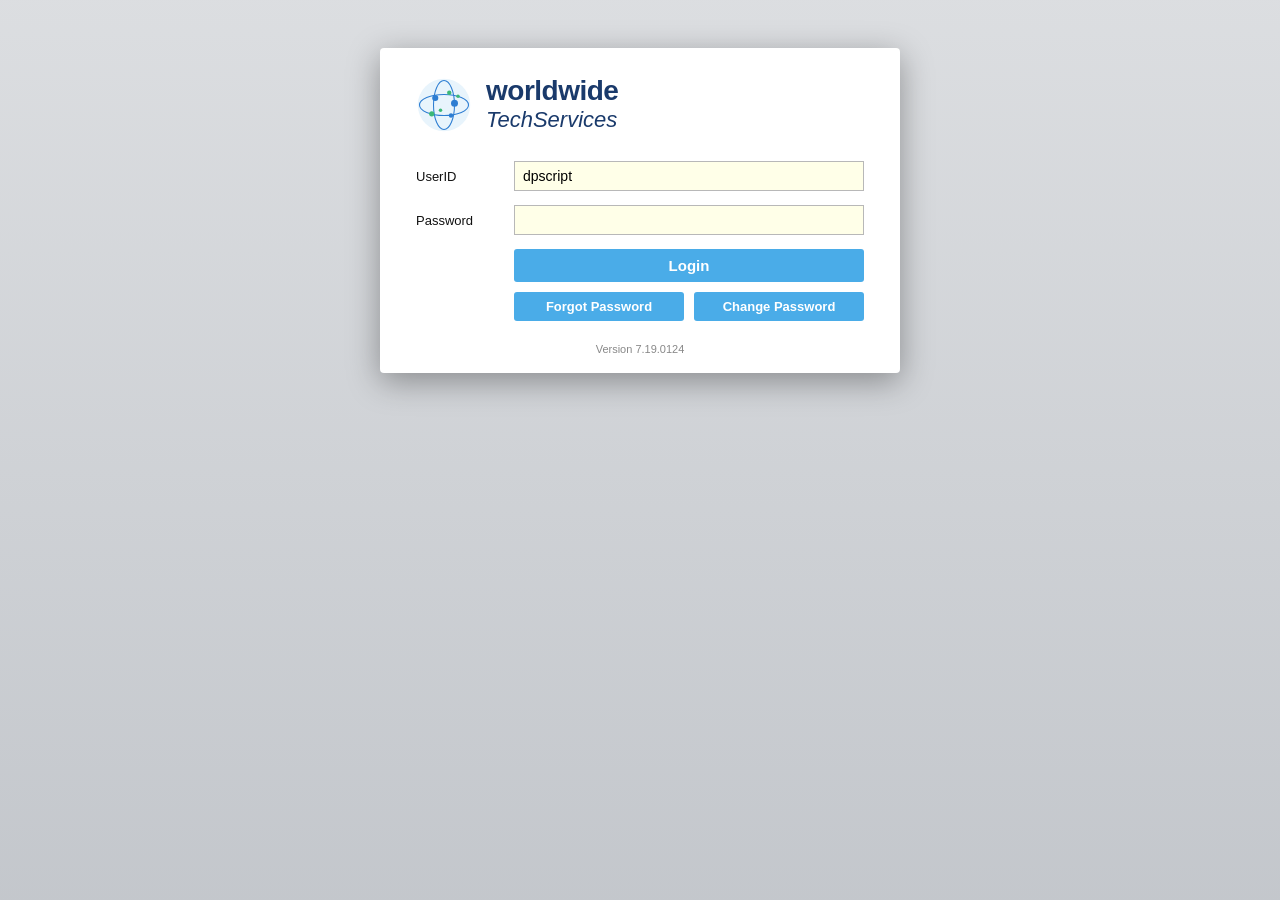
==== voice-wrapper/apps/api/static/login.html @ c1987bfd "integrated the login screen to the wwts authentication" ====
<!DOCTYPE html>
<html lang="en">
<head>
  <meta charset="UTF-8" />
  <meta name="viewport" content="width=device-width, initial-scale=1.0" />
  <title>Worldwide TechServices — Login</title>
  <style>
    *, *::before, *::after { box-sizing: border-box; margin: 0; padding: 0; }

    html, body {
      height: 100%;
      font-family: Arial, Helvetica, sans-serif;
    }

    body {
      min-height: 100dvh;
      display: flex;
      align-items: flex-start;
      justify-content: center;
      padding: 48px 16px 24px;
      background:
        linear-gradient(rgba(18, 32, 52, 0.15), rgba(18, 32, 52, 0.25)),
        url("") center top/cover no-repeat fixed;
    }

    .login-card {
      width: 100%;
      max-width: 520px;
      background: #fff;
      border-radius: 4px;
      box-shadow: 0 8px 32px rgba(0, 0, 0, 0.35);
      padding: 28px 36px 18px;
    }

    .logo-row {
      display: flex;
      align-items: center;
      gap: 14px;
      margin-bottom: 28px;
    }

    .logo-globe {
      width: 56px;
      height: 56px;
      flex-shrink: 0;
    }

    .logo-text .worldwide {
      font-size: 28px;
      font-weight: 700;
      color: #1a3a6b;
      letter-spacing: -0.5px;
      line-height: 1.05;
    }

    .logo-text .techservices {
      font-size: 22px;
      font-style: italic;
      font-weight: 400;
      color: #1a3a6b;
      margin-top: 2px;
    }

    .field-row {
      display: grid;
      grid-template-columns: 88px 1fr;
      align-items: center;
      gap: 10px;
      margin-bottom: 14px;
    }

    .field-row label {
      font-size: 13px;
      color: #111;
      text-align: left;
    }

    .field-row input {
      width: 100%;
      padding: 6px 8px;
      font-size: 14px;
      font-family: inherit;
      border: 1px solid #b8b8b8;
      background: #ffffe8;
      outline: none;
    }

    .field-row input:focus {
      border-color: #4aace8;
      box-shadow: 0 0 0 2px rgba(74, 172, 232, 0.25);
    }

    #error-msg {
      display: none;
      margin: 4px 0 12px 98px;
      font-size: 12px;
      color: #c0392b;
    }

    .btn-login {
      display: block;
      width: calc(100% - 98px);
      margin-left: 98px;
      margin-top: 6px;
      padding: 8px 12px;
      border: none;
      border-radius: 3px;
      background: #4aace8;
      color: #fff;
      font-size: 15px;
      font-weight: 700;
      cursor: pointer;
      transition: background 0.15s;
    }

    .btn-login:hover:not(:disabled) { background: #3a9ad8; }
    .btn-login:disabled { opacity: 0.65; cursor: default; }

    .btn-row {
      display: grid;
      grid-template-columns: 1fr 1fr;
      gap: 10px;
      width: calc(100% - 98px);
      margin: 10px 0 0 98px;
    }

    .btn-secondary {
      padding: 7px 10px;
      border: none;
      border-radius: 3px;
      background: #4aace8;
      color: #fff;
      font-size: 13px;
      font-weight: 600;
      cursor: pointer;
      transition: background 0.15s;
    }

    .btn-secondary:hover { background: #3a9ad8; }

    .version {
      margin-top: 22px;
      text-align: center;
      font-size: 11px;
      color: #888;
    }
  </style>
</head>
<body>
  <div class="login-card">
    <div class="logo-row">
      <svg class="logo-globe" viewBox="0 0 64 64" aria-hidden="true">
        <circle cx="32" cy="32" r="30" fill="#e8f4fc"/>
        <ellipse cx="32" cy="32" rx="28" ry="12" fill="none" stroke="#2d7dd2" stroke-width="1.2"/>
        <ellipse cx="32" cy="32" rx="12" ry="28" fill="none" stroke="#2d7dd2" stroke-width="1.2"/>
        <circle cx="22" cy="24" r="3.5" fill="#2d7dd2"/>
        <circle cx="38" cy="18" r="2.5" fill="#3cb878"/>
        <circle cx="44" cy="30" r="4" fill="#2d7dd2"/>
        <circle cx="28" cy="38" r="2" fill="#3cb878"/>
        <circle cx="18" cy="42" r="3" fill="#3cb878"/>
        <circle cx="40" cy="44" r="2.5" fill="#2d7dd2"/>
        <circle cx="48" cy="22" r="2" fill="#3cb878"/>
      </svg>
      <div class="logo-text">
        <div class="worldwide">worldwide</div>
        <div class="techservices">TechServices</div>
      </div>
    </div>

    <form id="login-form" autocomplete="on">
      <div class="field-row">
        <label for="user-id">UserID</label>
        <input id="user-id" name="user_id" type="text" value="dpscript" autocomplete="username" required />
      </div>
      <div class="field-row">
        <label for="password">Password</label>
        <input id="password" name="password" type="password" autocomplete="current-password" required />
      </div>
      <div id="error-msg"></div>
      <button class="btn-login" id="btn-login" type="submit">Login</button>
      <div class="btn-row">
        <button class="btn-secondary" type="button" disabled title="Not available">Forgot Password</button>
        <button class="btn-secondary" type="button" disabled title="Not available">Change Password</button>
      </div>
    </form>

    <div class="version">Version 7.19.0124</div>
  </div>

  <script src="/static/auth.js"></script>
  <script>
    'use strict';

    if (WwtsAuth.getAuthContext()) {
      window.location.replace('/console');
    }

    const form = document.getElementById('login-form');
    const errorEl = document.getElementById('error-msg');
    const btnLogin = document.getElementById('btn-login');

    function showError(msg) {
      errorEl.textContent = msg;
      errorEl.style.display = 'block';
    }

    function clearError() {
      errorEl.textContent = '';
      errorEl.style.display = 'none';
    }

    form.addEventListener('submit', async (e) => {
      e.preventDefault();
      clearError();
      btnLogin.disabled = true;
      btnLogin.textContent = 'Logging in…';

      try {
        const resp = await fetch('/gtaccess/login', {
          method: 'POST',
          headers: { 'Content-Type': 'application/json' },
          body: JSON.stringify({
            user_id: document.getElementById('user-id').value.trim(),
            password: document.getElementById('password').value.trim(),
          }),
        });

        const body = await resp.json().catch(() => ({}));

        if (!resp.ok) {
          const detail = body.detail;
          const msg = typeof detail === 'string'
            ? detail
            : Array.isArray(detail)
              ? detail.map(d => d.msg || d).join(', ')
              : `Login failed (HTTP ${resp.status})`;
          throw new Error(msg);
        }

        if (!body.success || body.rc !== 0) {
          throw new Error(body.result_msg || `Login failed (rc=${body.rc})`);
        }

        WwtsAuth.setAuthContext(WwtsAuth.parseLoginResponse(body));
        window.location.replace('/console');
      } catch (err) {
        showError(err.message || 'Login failed');
      } finally {
        btnLogin.disabled = false;
        btnLogin.textContent = 'Login';
      }
    });
  </script>
</body>
</html>
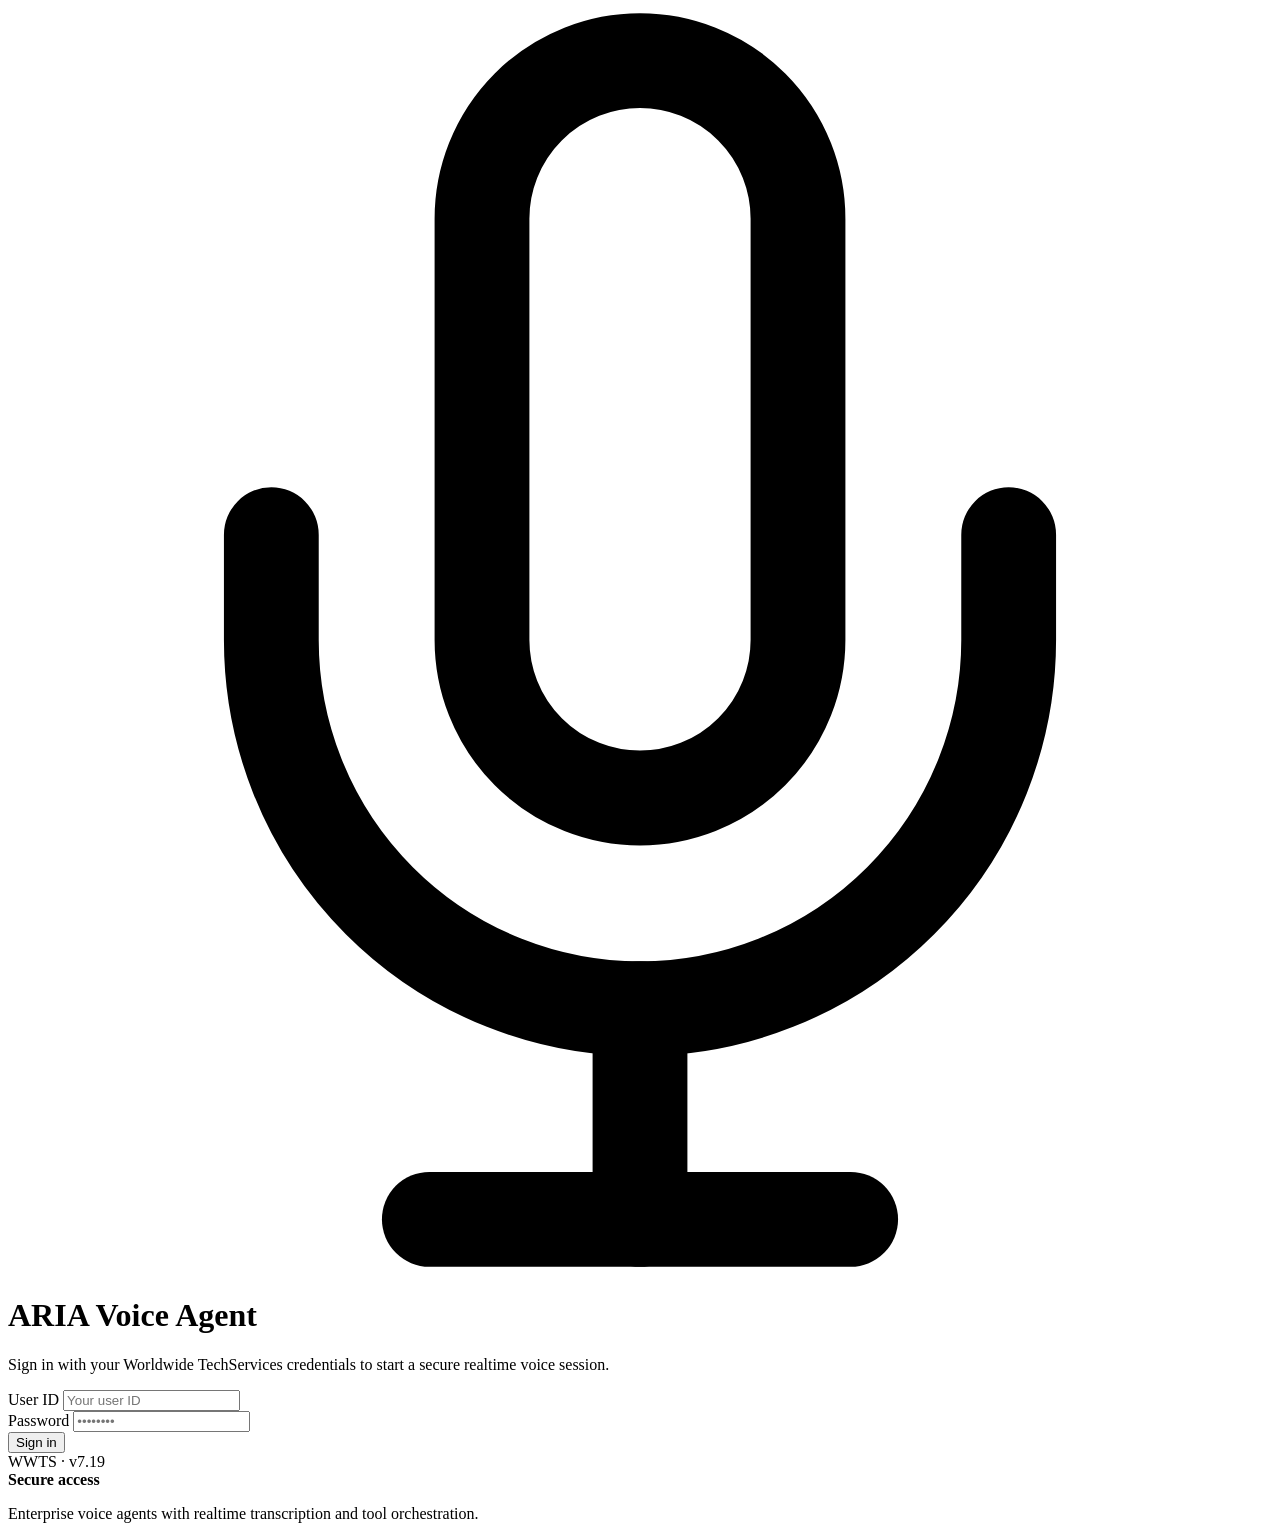
==== commit f065f137: "Redesign voice agent UI: login through console with shared design system" ====
--- a/voice-wrapper/apps/api/static/login.html
+++ b/voice-wrapper/apps/api/static/login.html
@@ -3,188 +3,60 @@
 <head>
   <meta charset="UTF-8" />
   <meta name="viewport" content="width=device-width, initial-scale=1.0" />
-  <title>Worldwide TechServices — Login</title>
-  <style>
-    *, *::before, *::after { box-sizing: border-box; margin: 0; padding: 0; }
+  <title>Sign in — ARIA Voice</title>
+  <link rel="preconnect" href="https://fonts.googleapis.com">
+  <link rel="preconnect" href="https://fonts.gstatic.com" crossorigin>
+  <link href="https://fonts.googleapis.com/css2?family=DM+Sans:opsz,wght@9..40,400;9..40,500;9..40,600&family=IBM+Plex+Mono:wght@400;500&family=Literata:opsz,wght@7..72,300;7..72,400&family=Syne:wght@500;600;700&display=swap" rel="stylesheet">
+  <link rel="stylesheet" href="/static/css/design-system.css" />
+  <link rel="stylesheet" href="/static/css/base.css" />
+  <link rel="stylesheet" href="/static/css/login.css" />
+</head>
+<body class="login-page">
+  <div class="login-shell">
+    <div class="login-panel">
+      <div class="login-brand">
+        <div class="login-brand-mark">
+          <div class="login-brand-icon" aria-hidden="true">
+            <svg viewBox="0 0 24 24" fill="none" stroke="currentColor" stroke-width="1.8" stroke-linecap="round" stroke-linejoin="round">
+              <path d="M12 1a3 3 0 0 0-3 3v8a3 3 0 0 0 6 0V4a3 3 0 0 0-3-3z"/>
+              <path d="M19 10v2a7 7 0 0 1-14 0v-2"/>
+              <line x1="12" y1="19" x2="12" y2="23"/>
+              <line x1="8" y1="23" x2="16" y2="23"/>
+            </svg>
+          </div>
+        </div>
+        <h1>
+          <span>ARIA</span>
+          Voice Agent
+        </h1>
+        <p>Sign in with your Worldwide TechServices credentials to start a secure realtime voice session.</p>
+      </div>
 
-    html, body {
-      height: 100%;
-      font-family: Arial, Helvetica, sans-serif;
-    }
+      <form id="login-form" class="login-form" autocomplete="on">
+        <div class="field">
+          <label for="user-id">User ID</label>
+          <input id="user-id" name="user_id" type="text" autocomplete="username" required placeholder="Your user ID" />
+        </div>
+        <div class="field">
+          <label for="password">Password</label>
+          <input id="password" name="password" type="password" autocomplete="current-password" required placeholder="••••••••" />
+        </div>
+        <div id="error-msg" class="login-error" role="alert"></div>
+        <button class="btn-primary btn-login-submit" id="btn-login" type="submit">Sign in</button>
+      </form>
 
-    body {
-      min-height: 100dvh;
-      display: flex;
-      align-items: flex-start;
-      justify-content: center;
-      padding: 48px 16px 24px;
-      background:
-        linear-gradient(rgba(18, 32, 52, 0.15), rgba(18, 32, 52, 0.25)),
-        url("") center top/cover no-repeat fixed;
-    }
-
-    .login-card {
-      width: 100%;
-      max-width: 520px;
-      background: #fff;
-      border-radius: 4px;
-      box-shadow: 0 8px 32px rgba(0, 0, 0, 0.35);
-      padding: 28px 36px 18px;
-    }
-
-    .logo-row {
-      display: flex;
-      align-items: center;
-      gap: 14px;
-      margin-bottom: 28px;
-    }
-
-    .logo-globe {
-      width: 56px;
-      height: 56px;
-      flex-shrink: 0;
-    }
-
-    .logo-text .worldwide {
-      font-size: 28px;
-      font-weight: 700;
-      color: #1a3a6b;
-      letter-spacing: -0.5px;
-      line-height: 1.05;
-    }
-
-    .logo-text .techservices {
-      font-size: 22px;
-      font-style: italic;
-      font-weight: 400;
-      color: #1a3a6b;
-      margin-top: 2px;
-    }
-
-    .field-row {
-      display: grid;
-      grid-template-columns: 88px 1fr;
-      align-items: center;
-      gap: 10px;
-      margin-bottom: 14px;
-    }
-
-    .field-row label {
-      font-size: 13px;
-      color: #111;
-      text-align: left;
-    }
-
-    .field-row input {
-      width: 100%;
-      padding: 6px 8px;
-      font-size: 14px;
-      font-family: inherit;
-      border: 1px solid #b8b8b8;
-      background: #ffffe8;
-      outline: none;
-    }
-
-    .field-row input:focus {
-      border-color: #4aace8;
-      box-shadow: 0 0 0 2px rgba(74, 172, 232, 0.25);
-    }
-
-    #error-msg {
-      display: none;
-      margin: 4px 0 12px 98px;
-      font-size: 12px;
-      color: #c0392b;
-    }
-
-    .btn-login {
-      display: block;
-      width: calc(100% - 98px);
-      margin-left: 98px;
-      margin-top: 6px;
-      padding: 8px 12px;
-      border: none;
-      border-radius: 3px;
-      background: #4aace8;
-      color: #fff;
-      font-size: 15px;
-      font-weight: 700;
-      cursor: pointer;
-      transition: background 0.15s;
-    }
-
-    .btn-login:hover:not(:disabled) { background: #3a9ad8; }
-    .btn-login:disabled { opacity: 0.65; cursor: default; }
-
-    .btn-row {
-      display: grid;
-      grid-template-columns: 1fr 1fr;
-      gap: 10px;
-      width: calc(100% - 98px);
-      margin: 10px 0 0 98px;
-    }
-
-    .btn-secondary {
-      padding: 7px 10px;
-      border: none;
-      border-radius: 3px;
-      background: #4aace8;
-      color: #fff;
-      font-size: 13px;
-      font-weight: 600;
-      cursor: pointer;
-      transition: background 0.15s;
-    }
-
-    .btn-secondary:hover { background: #3a9ad8; }
-
-    .version {
-      margin-top: 22px;
-      text-align: center;
-      font-size: 11px;
-      color: #888;
-    }
-  </style>
-</head>
-<body>
-  <div class="login-card">
-    <div class="logo-row">
-      <svg class="logo-globe" viewBox="0 0 64 64" aria-hidden="true">
-        <circle cx="32" cy="32" r="30" fill="#e8f4fc"/>
-        <ellipse cx="32" cy="32" rx="28" ry="12" fill="none" stroke="#2d7dd2" stroke-width="1.2"/>
-        <ellipse cx="32" cy="32" rx="12" ry="28" fill="none" stroke="#2d7dd2" stroke-width="1.2"/>
-        <circle cx="22" cy="24" r="3.5" fill="#2d7dd2"/>
-        <circle cx="38" cy="18" r="2.5" fill="#3cb878"/>
-        <circle cx="44" cy="30" r="4" fill="#2d7dd2"/>
-        <circle cx="28" cy="38" r="2" fill="#3cb878"/>
-        <circle cx="18" cy="42" r="3" fill="#3cb878"/>
-        <circle cx="40" cy="44" r="2.5" fill="#2d7dd2"/>
-        <circle cx="48" cy="22" r="2" fill="#3cb878"/>
-      </svg>
-      <div class="logo-text">
-        <div class="worldwide">worldwide</div>
-        <div class="techservices">TechServices</div>
+      <div class="login-footer">
+        <span class="login-version">WWTS · v7.19</span>
       </div>
     </div>
 
-    <form id="login-form" autocomplete="on">
-      <div class="field-row">
-        <label for="user-id">UserID</label>
-        <input id="user-id" name="user_id" type="text" value="dpscript" autocomplete="username" required />
+    <aside class="login-visual" aria-hidden="true">
+      <div class="login-visual-bg"></div>
+      <div class="login-visual-caption">
+        <strong>Secure access</strong>
+        <p>Enterprise voice agents with realtime transcription and tool orchestration.</p>
       </div>
-      <div class="field-row">
-        <label for="password">Password</label>
-        <input id="password" name="password" type="password" autocomplete="current-password" required />
-      </div>
-      <div id="error-msg"></div>
-      <button class="btn-login" id="btn-login" type="submit">Login</button>
-      <div class="btn-row">
-        <button class="btn-secondary" type="button" disabled title="Not available">Forgot Password</button>
-        <button class="btn-secondary" type="button" disabled title="Not available">Change Password</button>
-      </div>
-    </form>
-
-    <div class="version">Version 7.19.0124</div>
+    </aside>
   </div>
 
   <script src="/static/auth.js"></script>
@@ -201,19 +73,20 @@
 
     function showError(msg) {
       errorEl.textContent = msg;
-      errorEl.style.display = 'block';
+      errorEl.classList.add('visible');
     }
 
     function clearError() {
       errorEl.textContent = '';
-      errorEl.style.display = 'none';
+      errorEl.classList.remove('visible');
     }
 
     form.addEventListener('submit', async (e) => {
       e.preventDefault();
       clearError();
       btnLogin.disabled = true;
-      btnLogin.textContent = 'Logging in…';
+      btnLogin.classList.add('loading');
+      btnLogin.textContent = 'Signing in…';
 
       try {
         const resp = await fetch('/gtaccess/login', {
@@ -221,7 +94,7 @@
           headers: { 'Content-Type': 'application/json' },
           body: JSON.stringify({
             user_id: document.getElementById('user-id').value.trim(),
-            password: document.getElementById('password').value.trim(),
+            password: document.getElementById('password').value,
           }),
         });
 
@@ -247,7 +120,8 @@
         showError(err.message || 'Login failed');
       } finally {
         btnLogin.disabled = false;
-        btnLogin.textContent = 'Login';
+        btnLogin.classList.remove('loading');
+        btnLogin.textContent = 'Sign in';
       }
     });
   </script>
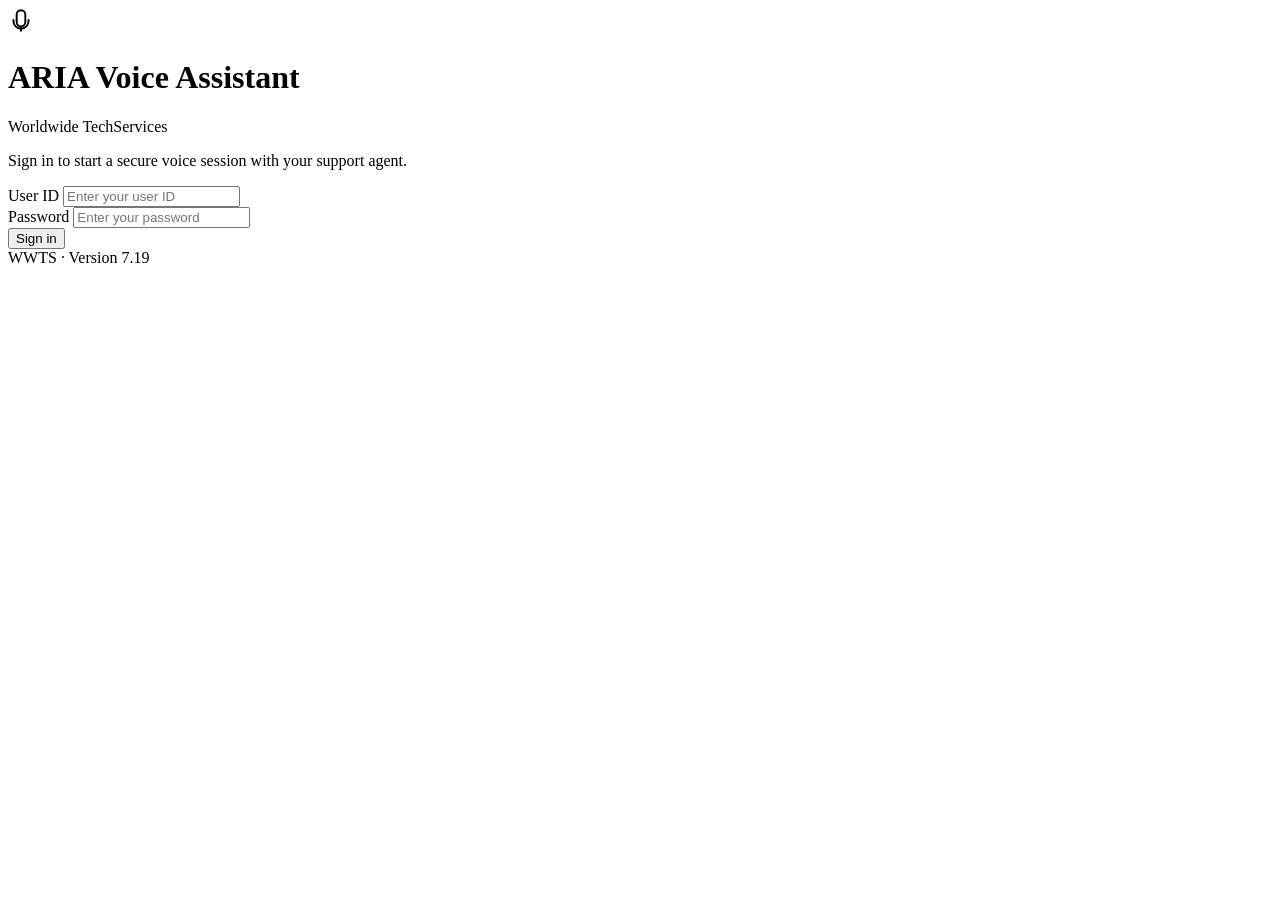
==== commit d6338716: "Light-mode voice call UI: Slack-style dock, centered avatar, live captions" ====
--- a/voice-wrapper/apps/api/static/login.html
+++ b/voice-wrapper/apps/api/static/login.html
@@ -3,87 +3,58 @@
 <head>
   <meta charset="UTF-8" />
   <meta name="viewport" content="width=device-width, initial-scale=1.0" />
-  <title>Sign in — ARIA Voice</title>
+  <title>Sign in — ARIA Voice Assistant</title>
   <link rel="preconnect" href="https://fonts.googleapis.com">
   <link rel="preconnect" href="https://fonts.gstatic.com" crossorigin>
-  <link href="https://fonts.googleapis.com/css2?family=DM+Sans:opsz,wght@9..40,400;9..40,500;9..40,600&family=IBM+Plex+Mono:wght@400;500&family=Literata:opsz,wght@7..72,300;7..72,400&family=Syne:wght@500;600;700&display=swap" rel="stylesheet">
+  <link href="https://fonts.googleapis.com/css2?family=Plus+Jakarta+Sans:wght@400;500;600;700&family=Source+Serif+4:opsz,wght@8..60,400;8..60,500&display=swap" rel="stylesheet">
   <link rel="stylesheet" href="/static/css/design-system.css" />
   <link rel="stylesheet" href="/static/css/base.css" />
   <link rel="stylesheet" href="/static/css/login.css" />
 </head>
 <body class="login-page">
-  <div class="login-shell">
-    <div class="login-panel">
-      <div class="login-brand">
-        <div class="login-brand-mark">
-          <div class="login-brand-icon" aria-hidden="true">
-            <svg viewBox="0 0 24 24" fill="none" stroke="currentColor" stroke-width="1.8" stroke-linecap="round" stroke-linejoin="round">
-              <path d="M12 1a3 3 0 0 0-3 3v8a3 3 0 0 0 6 0V4a3 3 0 0 0-3-3z"/>
-              <path d="M19 10v2a7 7 0 0 1-14 0v-2"/>
-              <line x1="12" y1="19" x2="12" y2="23"/>
-              <line x1="8" y1="23" x2="16" y2="23"/>
-            </svg>
-          </div>
-        </div>
-        <h1>
-          <span>ARIA</span>
-          Voice Agent
-        </h1>
-        <p>Sign in with your Worldwide TechServices credentials to start a secure realtime voice session.</p>
+  <div class="login-card">
+    <div class="login-logo">
+      <div class="login-logo-mark" aria-hidden="true">
+        <svg width="26" height="26" viewBox="0 0 24 24" fill="none" stroke="currentColor" stroke-width="1.8" stroke-linecap="round">
+          <path d="M12 2a4 4 0 0 0-4 4v7a4 4 0 0 0 8 0V6a4 4 0 0 0-4-4z"/>
+          <path d="M19 11v1a7 7 0 0 1-14 0v-1"/>
+          <path d="M12 18v3"/>
+        </svg>
       </div>
-
-      <form id="login-form" class="login-form" autocomplete="on">
-        <div class="field">
-          <label for="user-id">User ID</label>
-          <input id="user-id" name="user_id" type="text" autocomplete="username" required placeholder="Your user ID" />
-        </div>
-        <div class="field">
-          <label for="password">Password</label>
-          <input id="password" name="password" type="password" autocomplete="current-password" required placeholder="••••••••" />
-        </div>
-        <div id="error-msg" class="login-error" role="alert"></div>
-        <button class="btn-primary btn-login-submit" id="btn-login" type="submit">Sign in</button>
-      </form>
-
-      <div class="login-footer">
-        <span class="login-version">WWTS · v7.19</span>
+      <div>
+        <h1>ARIA Voice Assistant</h1>
+        <p>Worldwide TechServices</p>
       </div>
     </div>
-
-    <aside class="login-visual" aria-hidden="true">
-      <div class="login-visual-bg"></div>
-      <div class="login-visual-caption">
-        <strong>Secure access</strong>
-        <p>Enterprise voice agents with realtime transcription and tool orchestration.</p>
+    <p class="login-intro">Sign in to start a secure voice session with your support agent.</p>
+    <form id="login-form" class="login-form" autocomplete="on">
+      <div class="field">
+        <label for="user-id">User ID</label>
+        <input id="user-id" name="user_id" type="text" autocomplete="username" required placeholder="Enter your user ID" />
       </div>
-    </aside>
+      <div class="field">
+        <label for="password">Password</label>
+        <input id="password" name="password" type="password" autocomplete="current-password" required placeholder="Enter your password" />
+      </div>
+      <div id="error-msg" class="login-error" role="alert"></div>
+      <button class="btn-sign-in" id="btn-login" type="submit">Sign in</button>
+    </form>
+    <div class="login-footer">WWTS · Version 7.19</div>
   </div>
 
   <script src="/static/auth.js"></script>
   <script>
     'use strict';
-
-    if (WwtsAuth.getAuthContext()) {
-      window.location.replace('/console');
-    }
+    if (WwtsAuth.getAuthContext()) window.location.replace('/console');
 
     const form = document.getElementById('login-form');
     const errorEl = document.getElementById('error-msg');
     const btnLogin = document.getElementById('btn-login');
 
-    function showError(msg) {
-      errorEl.textContent = msg;
-      errorEl.classList.add('visible');
-    }
-
-    function clearError() {
-      errorEl.textContent = '';
-      errorEl.classList.remove('visible');
-    }
-
     form.addEventListener('submit', async (e) => {
       e.preventDefault();
-      clearError();
+      errorEl.classList.remove('visible');
+      errorEl.textContent = '';
       btnLogin.disabled = true;
       btnLogin.classList.add('loading');
       btnLogin.textContent = 'Signing in…';
@@ -97,27 +68,22 @@
             password: document.getElementById('password').value,
           }),
         });
-
         const body = await resp.json().catch(() => ({}));
-
         if (!resp.ok) {
           const detail = body.detail;
-          const msg = typeof detail === 'string'
-            ? detail
-            : Array.isArray(detail)
-              ? detail.map(d => d.msg || d).join(', ')
-              : `Login failed (HTTP ${resp.status})`;
+          const msg = typeof detail === 'string' ? detail
+            : Array.isArray(detail) ? detail.map((d) => d.msg || d).join(', ')
+            : 'We couldn’t sign you in. Please check your credentials.';
           throw new Error(msg);
         }
-
         if (!body.success || body.rc !== 0) {
-          throw new Error(body.result_msg || `Login failed (rc=${body.rc})`);
+          throw new Error(body.result_msg || 'Sign in failed. Please try again.');
         }
-
         WwtsAuth.setAuthContext(WwtsAuth.parseLoginResponse(body));
         window.location.replace('/console');
       } catch (err) {
-        showError(err.message || 'Login failed');
+        errorEl.textContent = err.message || 'Sign in failed. Please try again.';
+        errorEl.classList.add('visible');
       } finally {
         btnLogin.disabled = false;
         btnLogin.classList.remove('loading');
